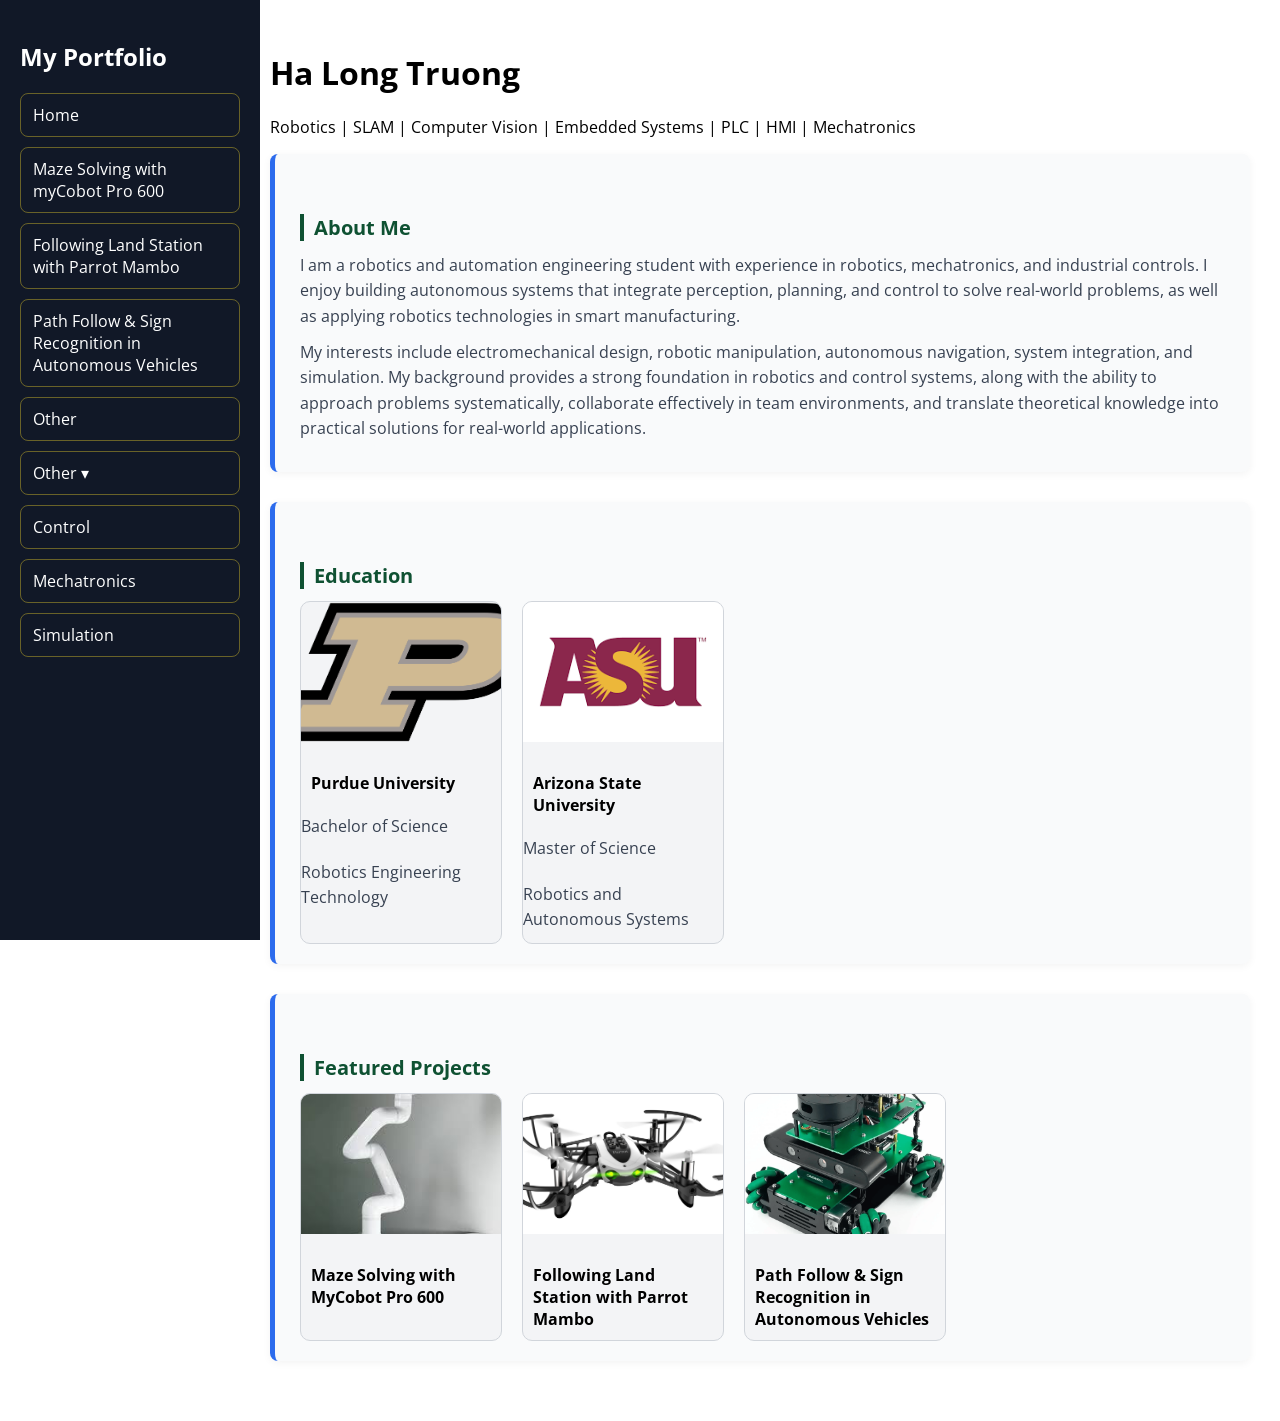
==== index.html @ a7c6fb6b "Split page Other into 3" ====
<!DOCTYPE html>
<html>
<head>
  <title>My Engineering Portfolio</title>
  <link href="https://fonts.googleapis.com/css2?family=Open+Sans&display=swap" rel="stylesheet">
  <link rel="stylesheet" href="style.css">
</head>

<body>

<div class="sidebar">
  <h2>My Portfolio</h2>
  <a href="index.html">Home</a>
  <a href="projects/Maze_Solving_with_myCobot_Pro_600.html">Maze Solving with myCobot Pro 600</a>
  <a href="projects/Following_Land_Station_with_Parrot_Mambo.html">Following Land Station with Parrot Mambo</a>
  <a href="projects/Path_following_and_Sign_Recognition_in_Autonomous_Vehicles.html">Path Follow & Sign Recognition in Autonomous Vehicles</a>
  <a href="projects/Other.html">Other</a>
  <div class="dropdown">
    <a class="dropdown-btn">Other ▾</a>

    <div class="dropdown-content">
      <a href="projects/Control.html">Control</a>
      <a href="projects/Mechatronics.html">Mechatronics</a>
      <a href="projects/Simulation.html">Simulation</a>
    </div>
  </div>
</div>

<div class="main">

  <h1>Ha Long Truong</h1>
  <p>Robotics | SLAM | Computer Vision | Embedded Systems | PLC | HMI | Mechatronics</p>

  <div class="about-frame">

    <h2 class="section-title">About Me</h2>

    <p>
      I am a robotics and automation engineering student with experience in robotics, mechatronics, and industrial controls.
      I enjoy building autonomous systems that integrate perception, planning, and control to solve real-world problems, as well as applying robotics technologies in smart manufacturing. 
    </p>

    <p>
      My interests include electromechanical design, robotic manipulation, autonomous navigation, system integration, and simulation.
      My background provides a strong foundation in robotics and control systems, along with the ability to approach problems systematically, collaborate effectively in team environments, and translate theoretical knowledge into practical solutions for real-world applications.
    </p>

  </div>

  <div class="about-frame">
    <h2 class="section-title">Education</h2>
    <div class="grid">
      <div class="card">
        <img src="assets/images/Purdue.png">
        <h3>Purdue University</h3>
        <p>Bachelor of Science</p>
        <p>Robotics Engineering Technology</p>
      </div>

      <div class="card">
        <img src="assets/images/ASU.png">
        <h3>Arizona State University</h3>
        <p>Master of Science</p>
        <p>Robotics and Autonomous Systems</p>
      </div>
    </div>
  </div>
  
  <div class="about-frame">
    <h2 class="section-title">Featured Projects</h2>
    <div class="grid">
      <a class="card" href="projects/Maze_Solving_with_myCobot_Pro_600.html">
        <img src="assets/images/myCobot_Pro_600_image.jpg">
        <h3>Maze Solving with MyCobot Pro 600</h3>
      </a>

      <a class="card" href="projects/Following_Land_Station_with_Parrot_Mambo.html">
        <img src="assets/images/parrot_mambo.jpg">
        <h3>Following Land Station with Parrot Mambo</h3>
      </a>

      <a class="card" href="projects/Path_following_and_Sign_Recognition_in_Autonomous_Vehicles.html">
        <img src="assets/images/ROSmaster_Car_X3.png">
        <h3>Path Follow & Sign Recognition in Autonomous Vehicles</h3>
      </a>
    </div>
  </div>
</div>

</body>
</html>
---- style.css ----
body {
  margin: 0;
  font-family: "Open Sans", Arial, sans-serif;
  display: flex;
}

/* Sidebar */
.sidebar {
  width: 220px;
  background: #111827;
  color: white;
  height: 100vh;
  padding: 20px;
  position: fixed;
}

.sidebar a {
  display: block;
  color: white;
  text-decoration: none;
  margin: 10px 0;
  padding: 10px 12px;

  border: 1.5px solid rgba(237, 211, 44, 0.4); /* dim yellow border */
  border-radius: 8px;

  background: transparent;
  transition: all 0.25s ease;
}

.sidebar a:hover {
  color: #ffffff;                         /* brighter text */
  border-color: #edd32c;                  /* strong yellow */
  background: rgba(237, 211, 44, 0.1);   /* soft glow fill */

  box-shadow: 0 0 10px rgba(237, 211, 44, 0.7); /* glow effect */
  transform: translateX(3px);             /* slight movement */
}

/* Main content */
.main {
  margin-left: 240px;
  padding: 30px;
}

/* Project grid */
.grid {
  display: flex;
  gap: 20px;
}

.card {
  width: 200px;
  background: #f3f4f6;
  border-radius: 10px;
  overflow: hidden;   /* important */
  text-decoration: none;
  color: black;
  display: flex;
  flex-direction: column;
  transition: 0.2s;
  border: 1.5px solid #d1d5db;
}

.card img {
  width: 100%;
  height: 140px;          /* fixed image area */
  object-fit: cover;      /* crops instead of stretching */
  display: block;
}

.card h3 {
  padding: 10px;
  margin: 0;
  font-size: 16px;
}

.card:hover {
  border-color: #2c6bed;  /* turns blue on hover */
}

.header {
  background-color: #2c6bed; /* nice blue */
  color: white;
  padding: 50px;
  margin: -30px -30px 20px -30px;
}

.header h1 {
  margin: 0;
  display: inline-block;
}

.header-content {
  display: flex;
  align-items: center; /* vertically align icon + text */
  gap: 10px;           /* space between icon and text */
}

.header-icon {
  width: 64px;   /* adjust size */
  height: 64px;
  margin-bottom: 0; 
}

img {
  margin-bottom: 20px;
}

video {
  display: block;
  margin-top: 20px;
}

.btn {
  display: inline-block;
  padding: 10px 15px;
  margin-right: 10px;
  background: #2c6bed;
  color: white;
  text-decoration: none;
  border-radius: 6px;
  transition: 0.2s;
}

.btn:hover {
  background: #1d4ed8;
}

.section-title {
  font-size: 20px;
  font-weight: 700;
  color: #0f5132;
  margin-top: 40px;
  margin-bottom: 12px;
  border-left: 4px solid #0f5132;
  padding-left: 10px;
}

.about-frame {
  background: #f9fafb;
  border-left: 5px solid #2c6bed;
  padding: 20px 25px;
  border-radius: 8px;
  margin-bottom: 30px;
  box-shadow: 0 2px 8px rgba(0,0,0,0.05);
}

.about-frame p {
  margin: 10px 0;
  color: #374151;
  line-height: 1.6;
}

.video-container {
  position: relative;
  width: 100%;
  max-width: 900px;
  padding-bottom: 56.25%; /* 16:9 ratio */
  margin-top: 20px;
}

.video-container iframe {
  position: absolute;
  width: 100%;
  height: 100%;
}
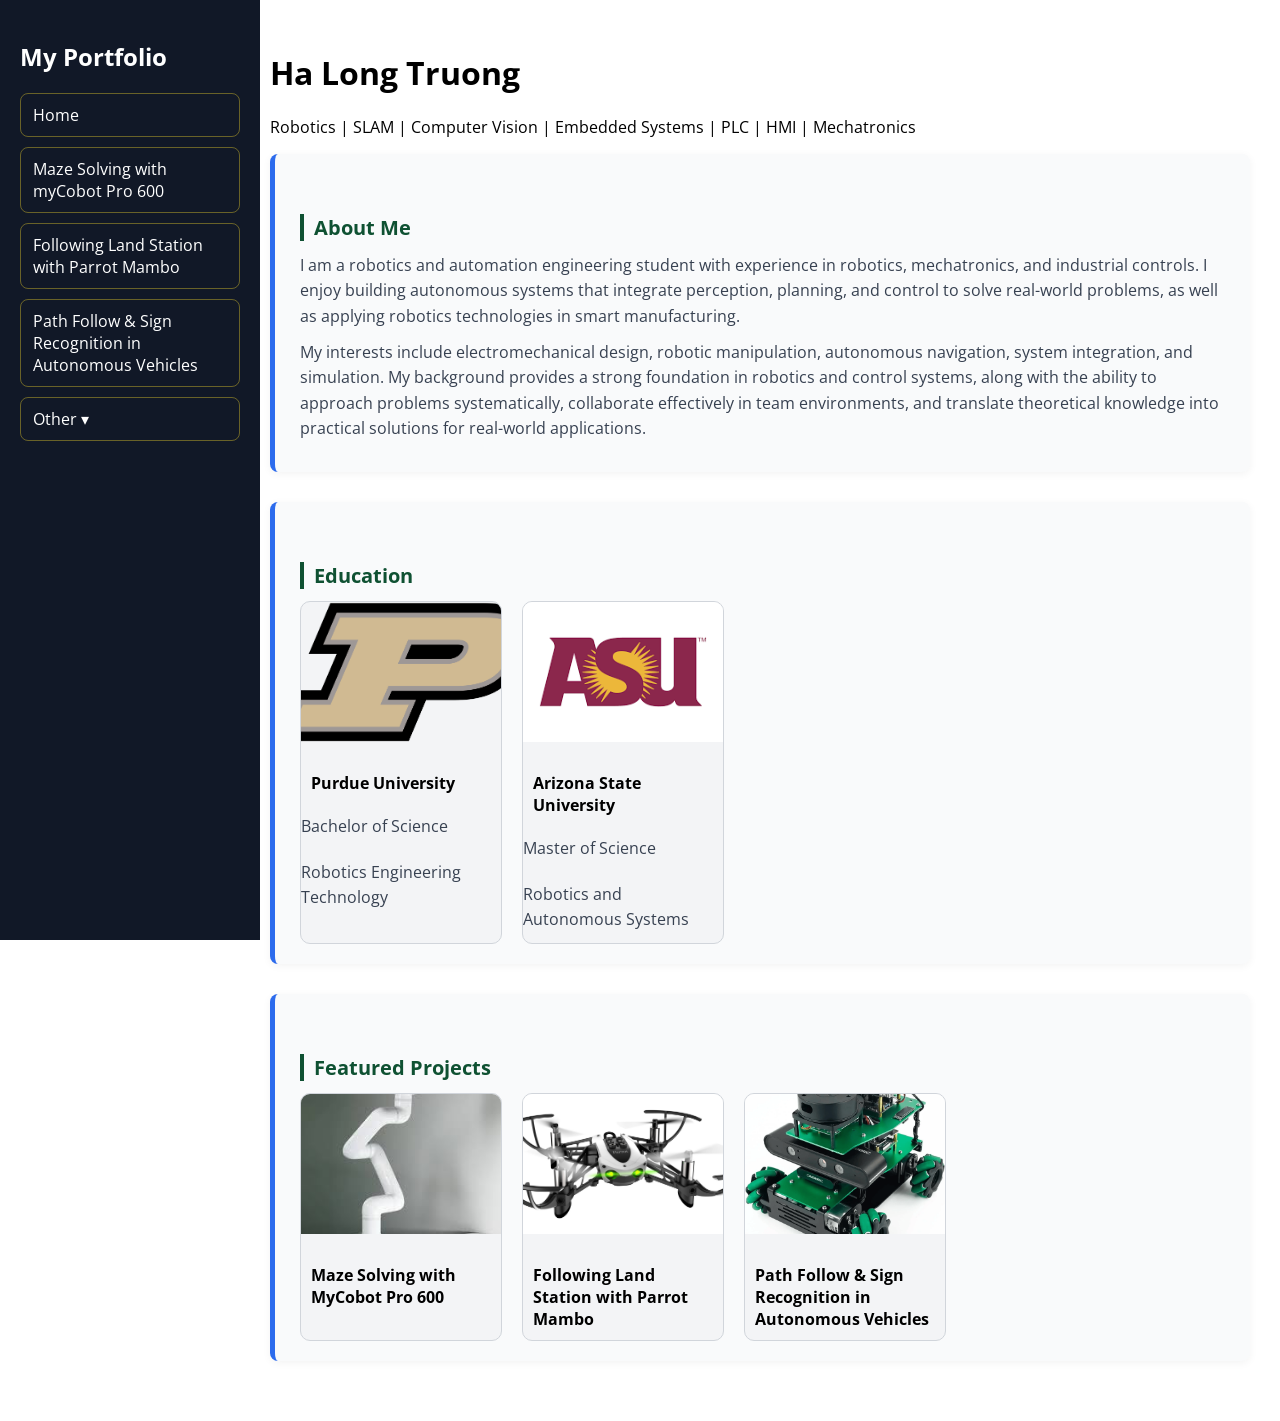
==== commit f0705c0a: "Remove page Other and finish spliting page Other into 3" ====
--- a/index.html
+++ b/index.html
@@ -14,7 +14,6 @@
   <a href="projects/Maze_Solving_with_myCobot_Pro_600.html">Maze Solving with myCobot Pro 600</a>
   <a href="projects/Following_Land_Station_with_Parrot_Mambo.html">Following Land Station with Parrot Mambo</a>
   <a href="projects/Path_following_and_Sign_Recognition_in_Autonomous_Vehicles.html">Path Follow & Sign Recognition in Autonomous Vehicles</a>
-  <a href="projects/Other.html">Other</a>
   <div class="dropdown">
     <a class="dropdown-btn">Other ▾</a>
 
--- a/style.css
+++ b/style.css
@@ -164,4 +164,27 @@
   position: absolute;
   width: 100%;
   height: 100%;
+}
+
+/* container */
+.dropdown {
+  position: relative;
+}
+
+/* hide by default */
+.dropdown-content {
+  display: none;
+  margin-left: 10px;   /* indent child items */
+  transition: 0.1s;
+}
+
+/* show on hover */
+.dropdown:hover .dropdown-content {
+  display: block;
+}
+
+.dropdown-content a {
+  font-size: 14px;
+  padding-left: 12px;
+  border-color: rgba(237, 211, 44, 0.3); /* dimmer than parent */
 }
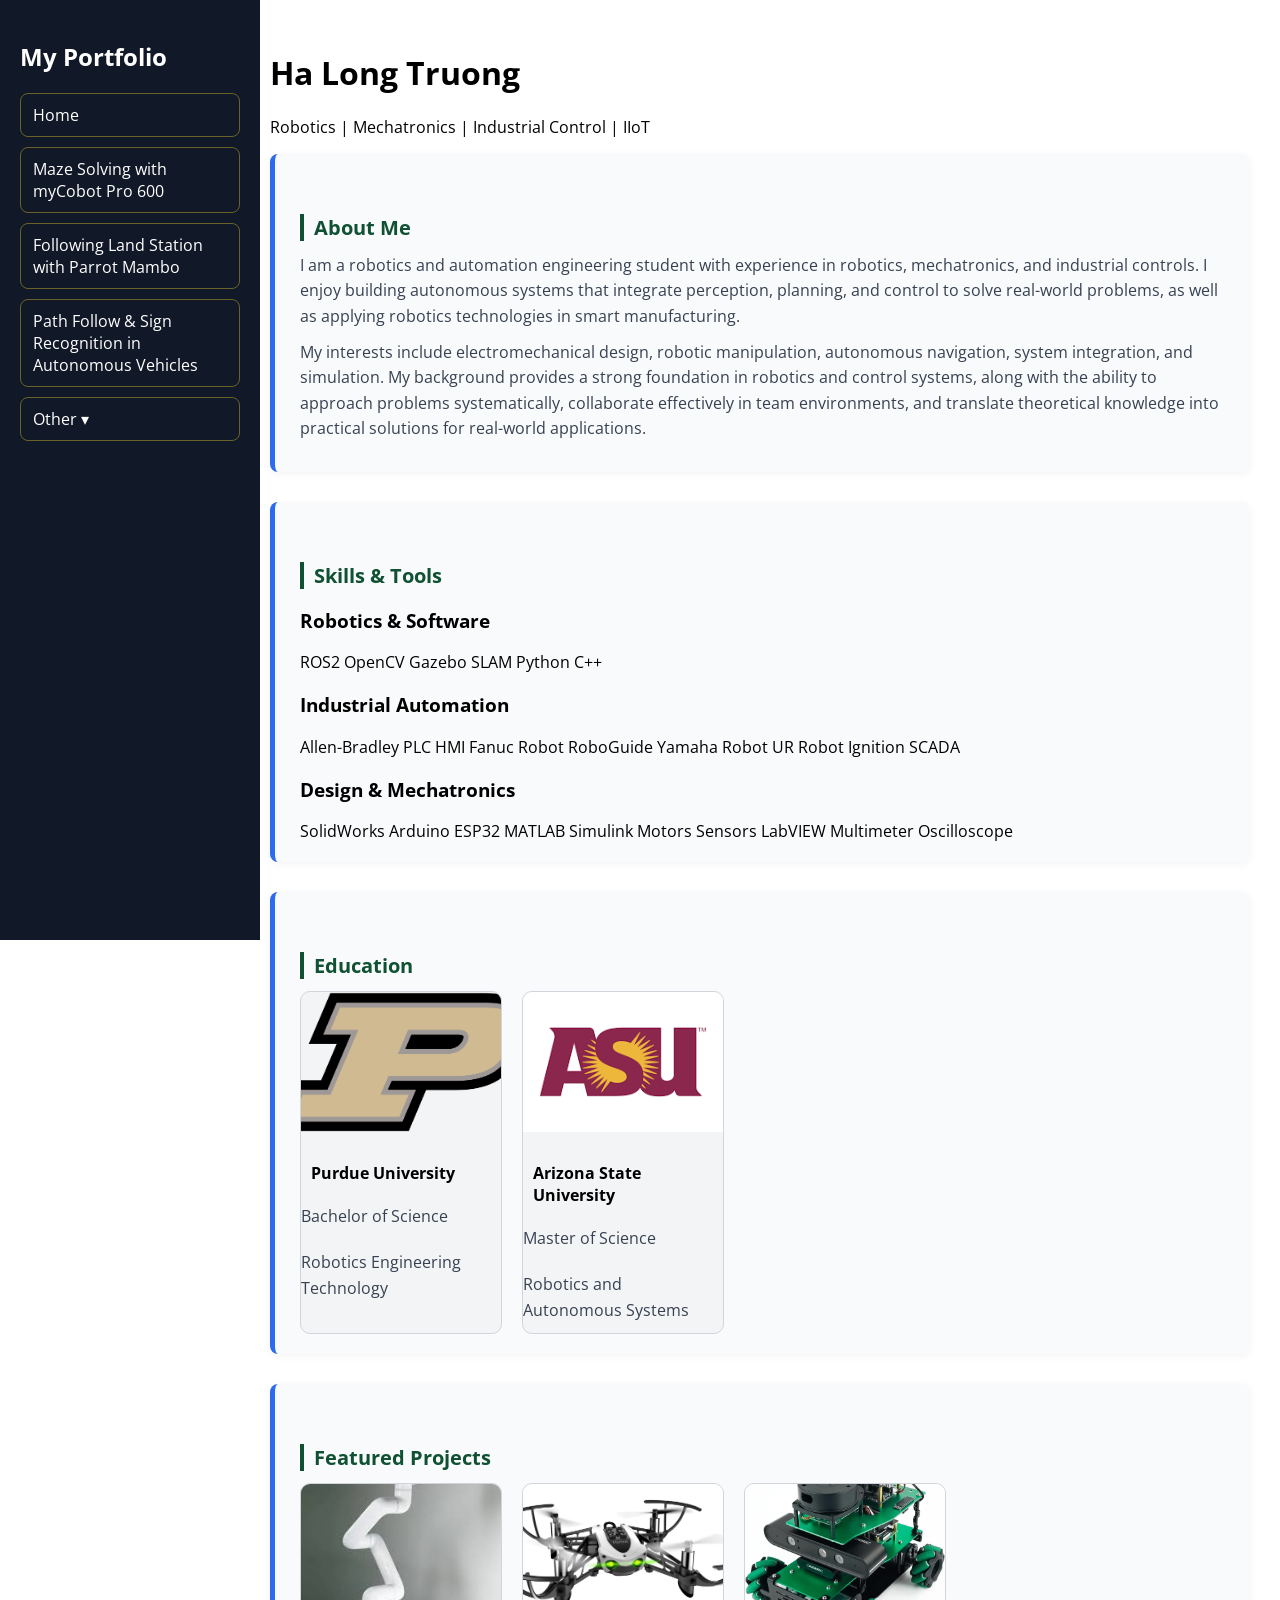
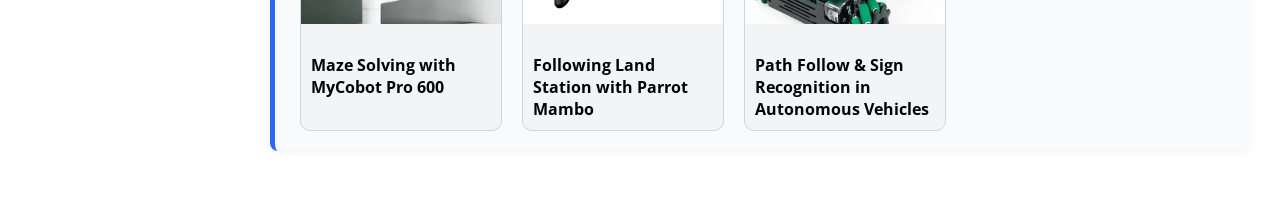
==== commit a39321f8: "Fix and tailor main pages" ====
--- a/index.html
+++ b/index.html
@@ -28,7 +28,7 @@
 <div class="main">
 
   <h1>Ha Long Truong</h1>
-  <p>Robotics | SLAM | Computer Vision | Embedded Systems | PLC | HMI | Mechatronics</p>
+  <p>Robotics | Mechatronics | Industrial Control | IIoT</p>
 
   <div class="about-frame">
 
@@ -43,6 +43,56 @@
       My interests include electromechanical design, robotic manipulation, autonomous navigation, system integration, and simulation.
       My background provides a strong foundation in robotics and control systems, along with the ability to approach problems systematically, collaborate effectively in team environments, and translate theoretical knowledge into practical solutions for real-world applications.
     </p>
+
+  </div>
+
+  <div class="about-frame">
+
+    <h2 class="section-title">Skills & Tools</h2>
+
+    <div class="skill-group">
+      <h3>Robotics & Software</h3>
+
+      <div class="skill-tags">
+        <span>ROS2</span>
+        <span>OpenCV</span>
+        <span>Gazebo</span>
+        <span>SLAM</span>
+        <span>Python</span>
+        <span>C++</span>
+      </div>
+    </div>
+
+    <div class="skill-group">
+      <h3>Industrial Automation</h3>
+
+      <div class="skill-tags">
+        <span>Allen-Bradley PLC</span>
+        <span>HMI</span>
+        <span>Fanuc Robot</span>
+        <span>RoboGuide</span>
+        <span>Yamaha Robot</span>
+        <span>UR Robot</span>
+        <span>Ignition SCADA</span>
+      </div>
+    </div>
+
+    <div class="skill-group">
+      <h3>Design & Mechatronics</h3>
+
+      <div class="skill-tags">
+        <span>SolidWorks</span>
+        <span>Arduino</span>
+        <span>ESP32</span>
+        <span>MATLAB</span>
+        <span>Simulink</span>
+        <span>Motors</span>
+        <span>Sensors</span>
+        <span>LabVIEW</span>
+        <span>Multimeter</span>
+        <span>Oscilloscope</span>
+      </div>
+    </div>
 
   </div>
 
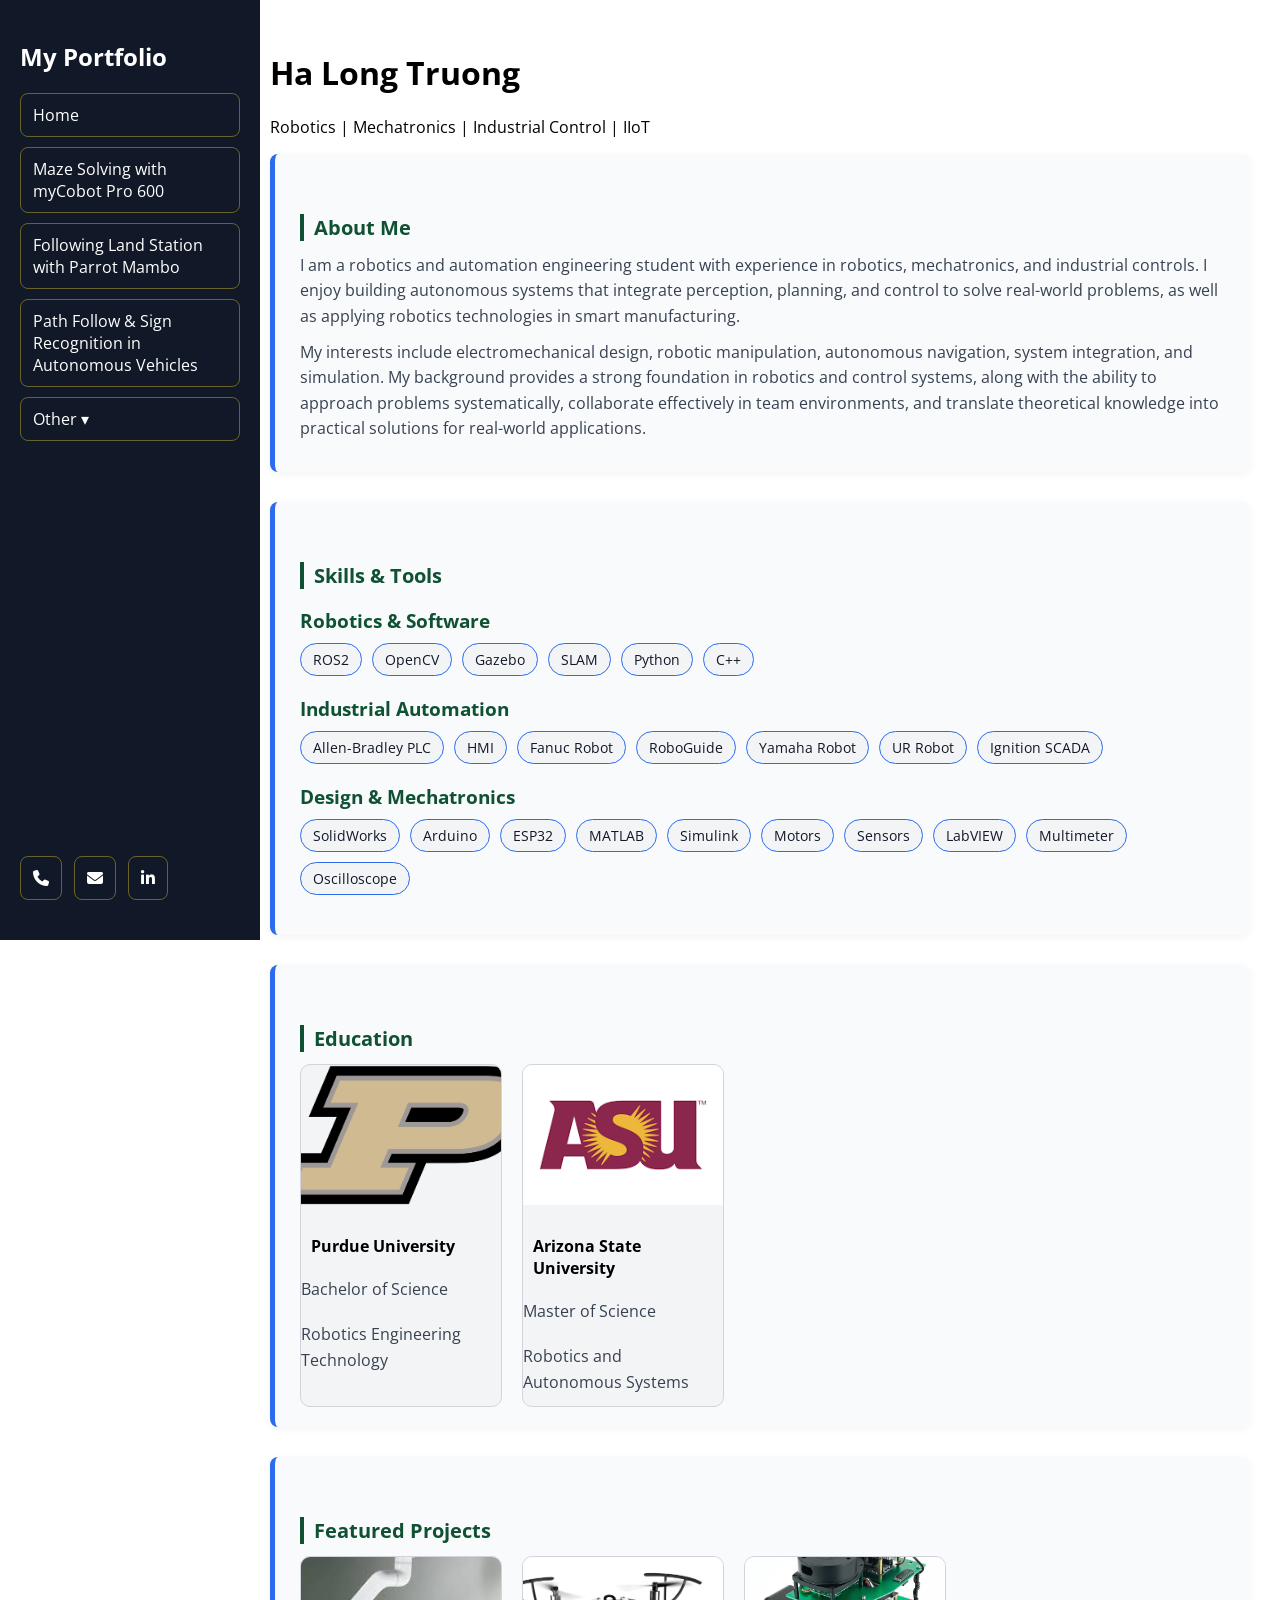
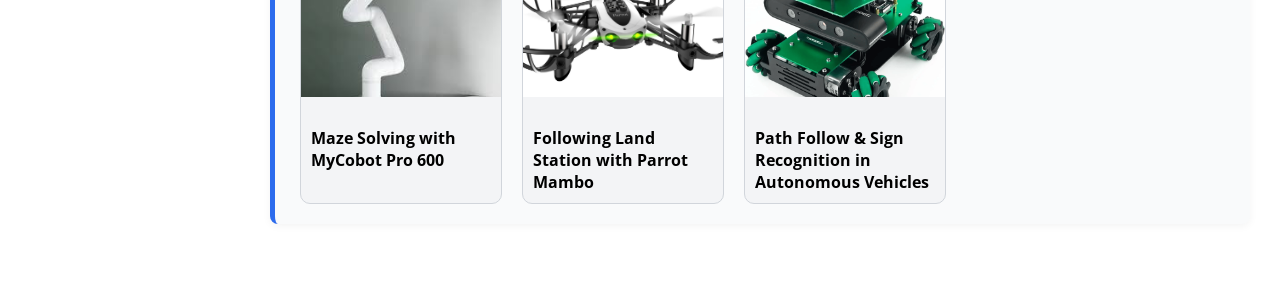
==== commit 6c35f21c: "Add bottom button to sidebar and fix index skill list" ====
--- a/index.html
+++ b/index.html
@@ -4,24 +4,42 @@
   <title>My Engineering Portfolio</title>
   <link href="https://fonts.googleapis.com/css2?family=Open+Sans&display=swap" rel="stylesheet">
   <link rel="stylesheet" href="style.css">
+  <link rel="stylesheet" href="https://cdnjs.cloudflare.com/ajax/libs/font-awesome/6.5.1/css/all.min.css">
 </head>
 
 <body>
 
 <div class="sidebar">
-  <h2>My Portfolio</h2>
-  <a href="index.html">Home</a>
-  <a href="projects/Maze_Solving_with_myCobot_Pro_600.html">Maze Solving with myCobot Pro 600</a>
-  <a href="projects/Following_Land_Station_with_Parrot_Mambo.html">Following Land Station with Parrot Mambo</a>
-  <a href="projects/Path_following_and_Sign_Recognition_in_Autonomous_Vehicles.html">Path Follow & Sign Recognition in Autonomous Vehicles</a>
-  <div class="dropdown">
-    <a class="dropdown-btn">Other ▾</a>
+  <div>
+    <h2>My Portfolio</h2>
+    <a href="index.html">Home</a>
+    <a href="projects/Maze_Solving_with_myCobot_Pro_600.html">Maze Solving with myCobot Pro 600</a>
+    <a href="projects/Following_Land_Station_with_Parrot_Mambo.html">Following Land Station with Parrot Mambo</a>
+    <a href="projects/Path_following_and_Sign_Recognition_in_Autonomous_Vehicles.html">Path Follow & Sign Recognition in Autonomous Vehicles</a>
+    <div class="dropdown">
+      <a class="dropdown-btn">Other ▾</a>
 
-    <div class="dropdown-content">
-      <a href="projects/Control.html">Control</a>
-      <a href="projects/Mechatronics.html">Mechatronics</a>
-      <a href="projects/Simulation.html">Simulation</a>
+      <div class="dropdown-content">
+        <a href="projects/Control.html">Control</a>
+        <a href="projects/Mechatronics.html">Mechatronics</a>
+        <a href="projects/Simulation.html">Simulation</a>
+      </div>
     </div>
+  </div>
+  <!-- bottom icons -->
+  <div class="sidebar-icons">
+    <a href="tel:7657469014">
+      <i class="fa-solid fa-phone"></i>
+    </a>
+
+    <a href="mailto:halongtruongzx02@gmail.com">
+      <i class="fa-solid fa-envelope"></i>
+    </a>
+
+    <a href="https://linkedin.com/in/ha-long-truong-0158b3253/" target="_blank">
+      <i class="fa-brands fa-linkedin-in"></i>
+    </a>
+
   </div>
 </div>
 
@@ -102,15 +120,15 @@
       <div class="card">
         <img src="assets/images/Purdue.png">
         <h3>Purdue University</h3>
-        <p>Bachelor of Science</p>
-        <p>Robotics Engineering Technology</p>
+        <p> Bachelor of Science </p>
+        <p> Robotics Engineering Technology </p>
       </div>
 
       <div class="card">
         <img src="assets/images/ASU.png">
         <h3>Arizona State University</h3>
-        <p>Master of Science</p>
-        <p>Robotics and Autonomous Systems</p>
+        <p> Master of Science </p>
+        <p> Robotics and Autonomous Systems </p>
       </div>
     </div>
   </div>
--- a/style.css
+++ b/style.css
@@ -12,6 +12,10 @@
   height: 100vh;
   padding: 20px;
   position: fixed;
+
+  display: flex;
+  flex-direction: column;
+  justify-content: space-between;
 }
 
 .sidebar a {
@@ -35,6 +39,12 @@
 
   box-shadow: 0 0 10px rgba(237, 211, 44, 0.7); /* glow effect */
   transform: translateX(3px);             /* slight movement */
+}
+
+.sidebar-icons {
+  display: flex;
+  gap: 12px;
+  padding-bottom: 10px;
 }
 
 /* Main content */
@@ -187,4 +197,37 @@
   font-size: 14px;
   padding-left: 12px;
   border-color: rgba(237, 211, 44, 0.3); /* dimmer than parent */
-}+}
+
+.skill-group {
+  margin-bottom: 20px;
+}
+
+.skill-group h3 {
+  color: #0f5132;
+  margin-bottom: 10px;
+}
+
+.skill-tags {
+  display: flex;
+  flex-wrap: wrap;
+  gap: 10px;
+}
+
+.skill-tags span {
+  background: #f3f4f6;
+  border: 1.5px solid #2c6bed;
+  border-radius: 20px;
+  padding: 6px 12px;
+  font-size: 14px;
+  color: #111827;
+
+  transition: 0.2s;
+}
+
+.skill-tags span:hover {
+  background: #2c6bed;
+  color: white;
+  box-shadow: 0 0 8px rgba(44, 107, 237, 0.5);
+}
+
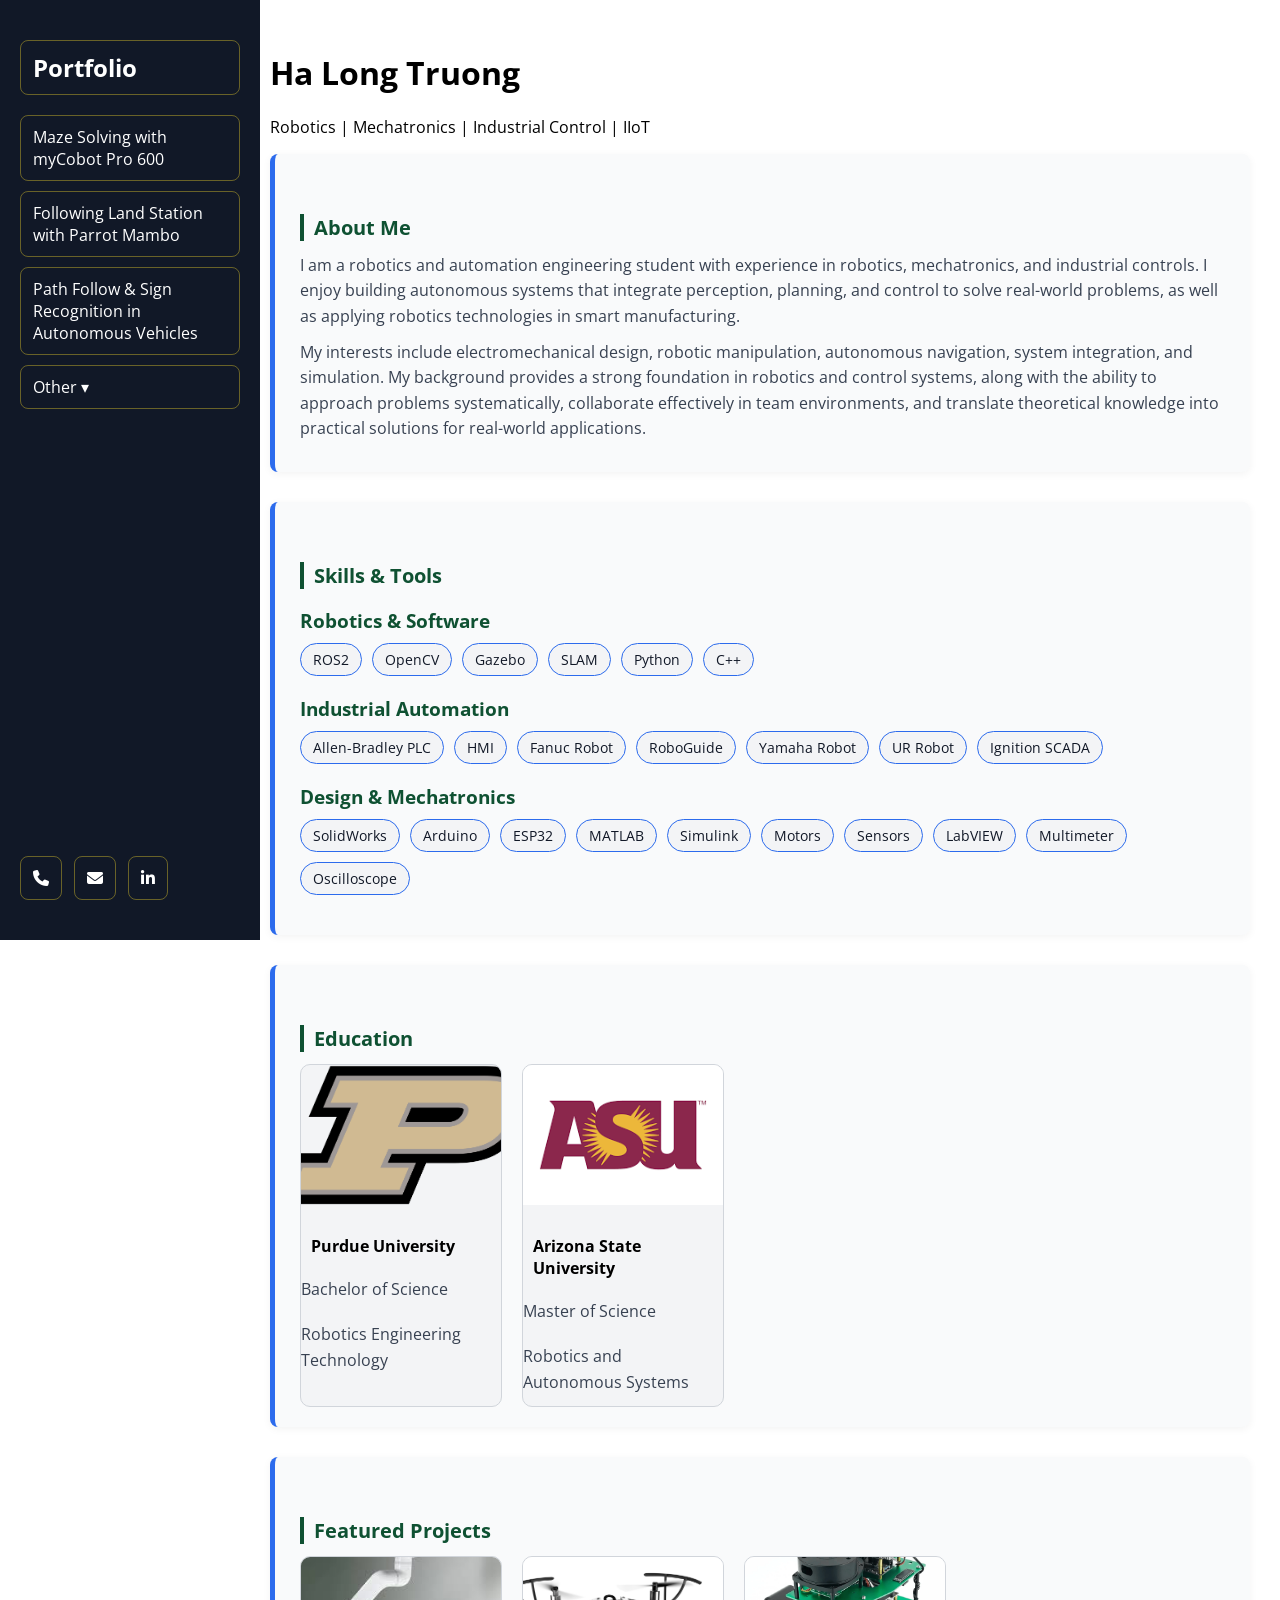
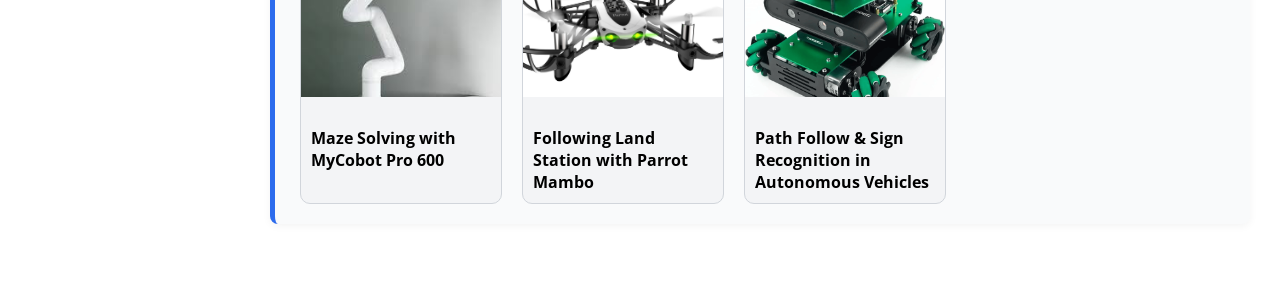
==== commit fa756f71: "Remove home button" ====
--- a/index.html
+++ b/index.html
@@ -11,8 +11,9 @@
 
 <div class="sidebar">
   <div>
-    <h2>My Portfolio</h2>
-    <a href="index.html">Home</a>
+    <h2>
+      <a class="portfolio-title" href="index.html">Portfolio</a>
+    </h2>
     <a href="projects/Maze_Solving_with_myCobot_Pro_600.html">Maze Solving with myCobot Pro 600</a>
     <a href="projects/Following_Land_Station_with_Parrot_Mambo.html">Following Land Station with Parrot Mambo</a>
     <a href="projects/Path_following_and_Sign_Recognition_in_Autonomous_Vehicles.html">Path Follow & Sign Recognition in Autonomous Vehicles</a>
--- a/style.css
+++ b/style.css
@@ -231,3 +231,7 @@
   box-shadow: 0 0 8px rgba(44, 107, 237, 0.5);
 }
 
+.portfolio-title {
+  color: white;
+  text-decoration: none;
+}
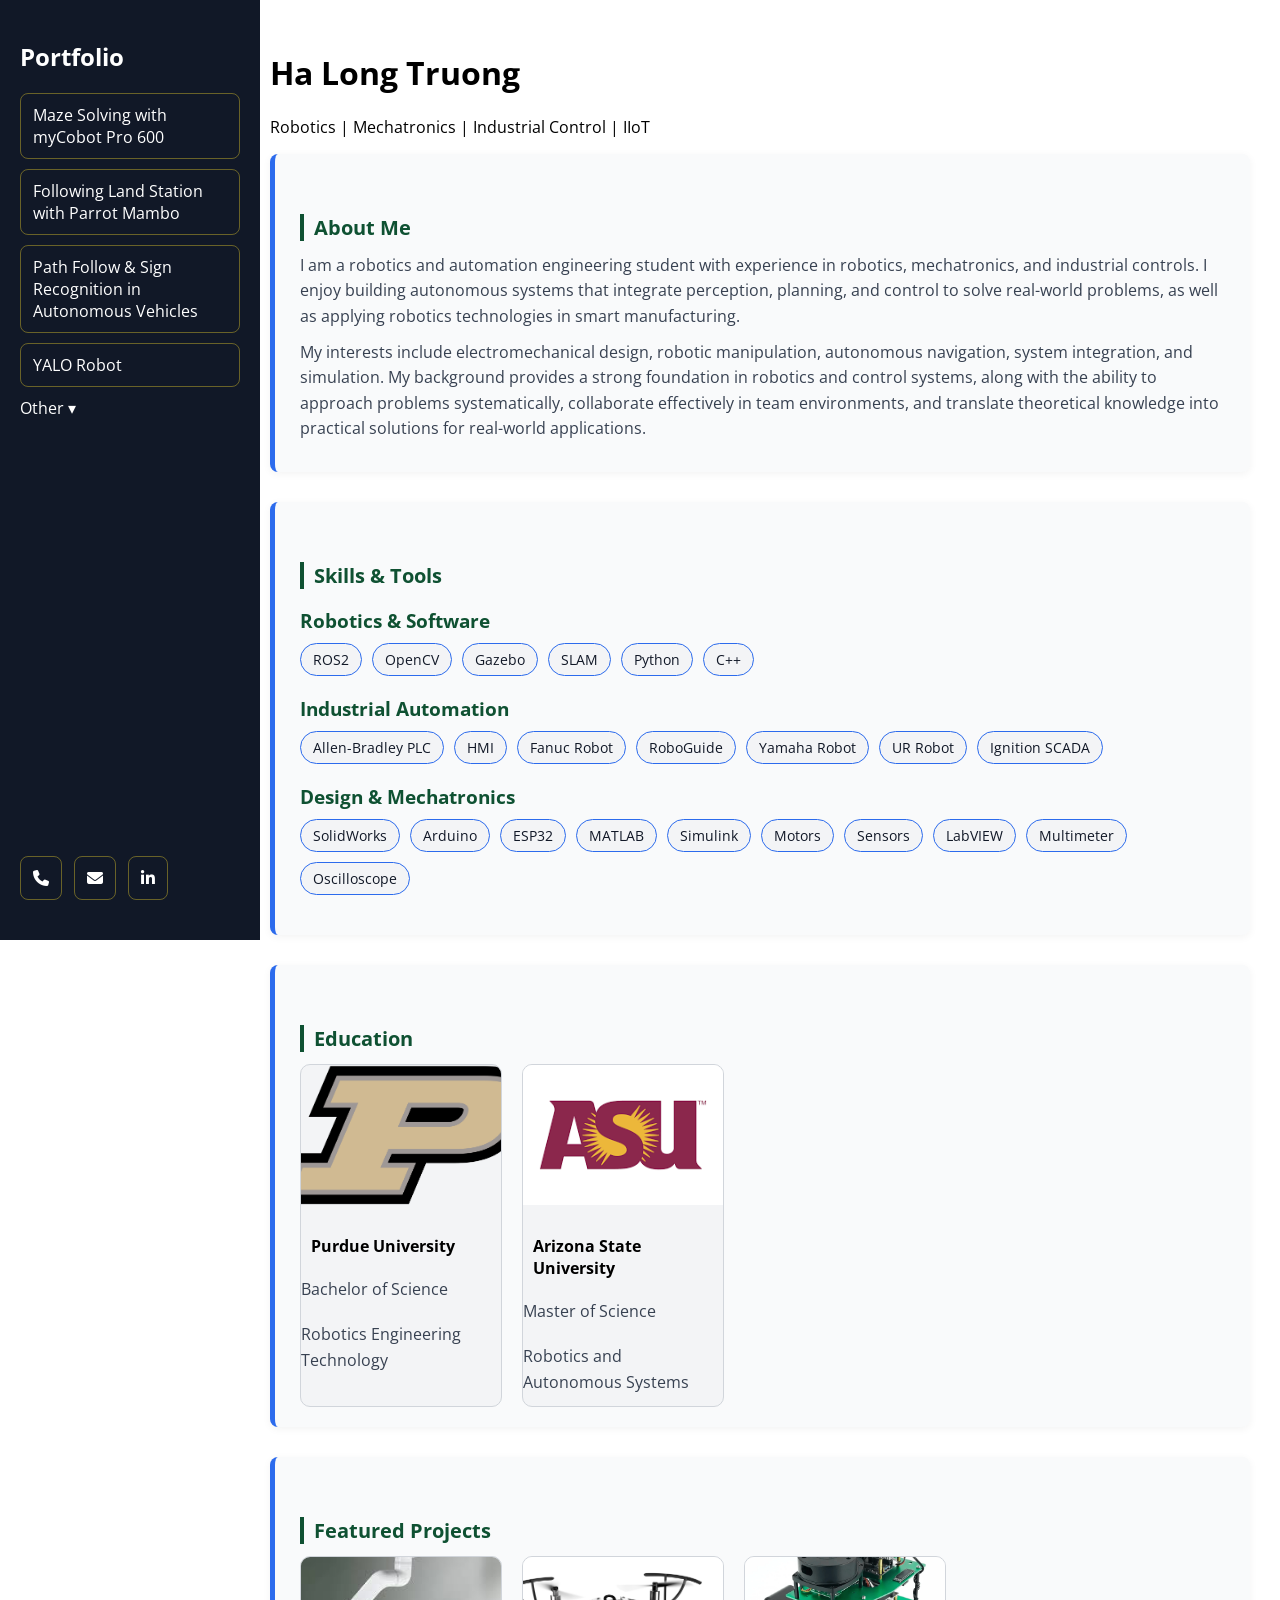
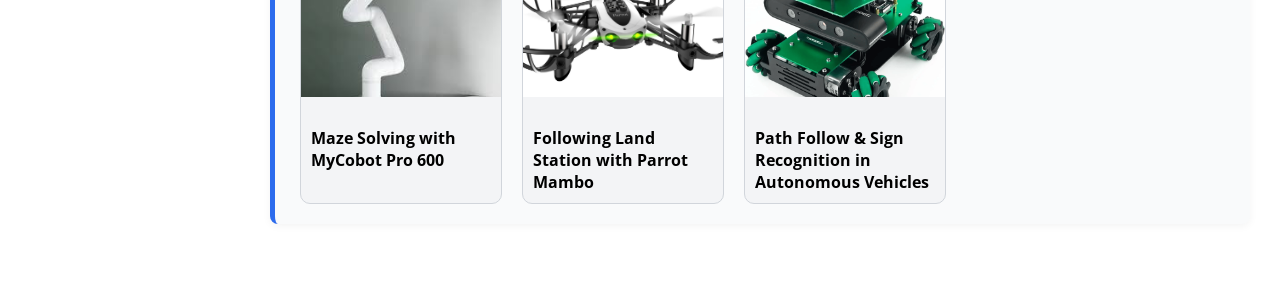
==== commit f69777bf: "Add yalo" ====
--- a/index.html
+++ b/index.html
@@ -17,6 +17,7 @@
     <a href="projects/Maze_Solving_with_myCobot_Pro_600.html">Maze Solving with myCobot Pro 600</a>
     <a href="projects/Following_Land_Station_with_Parrot_Mambo.html">Following Land Station with Parrot Mambo</a>
     <a href="projects/Path_following_and_Sign_Recognition_in_Autonomous_Vehicles.html">Path Follow & Sign Recognition in Autonomous Vehicles</a>
+    <a href="http://www.YALO.space">YALO Robot</a>
     <div class="dropdown">
       <a class="dropdown-btn">Other ▾</a>
 
--- a/style.css
+++ b/style.css
@@ -18,7 +18,7 @@
   justify-content: space-between;
 }
 
-.sidebar a {
+.sidebar > div > a {
   display: block;
   color: white;
   text-decoration: none;
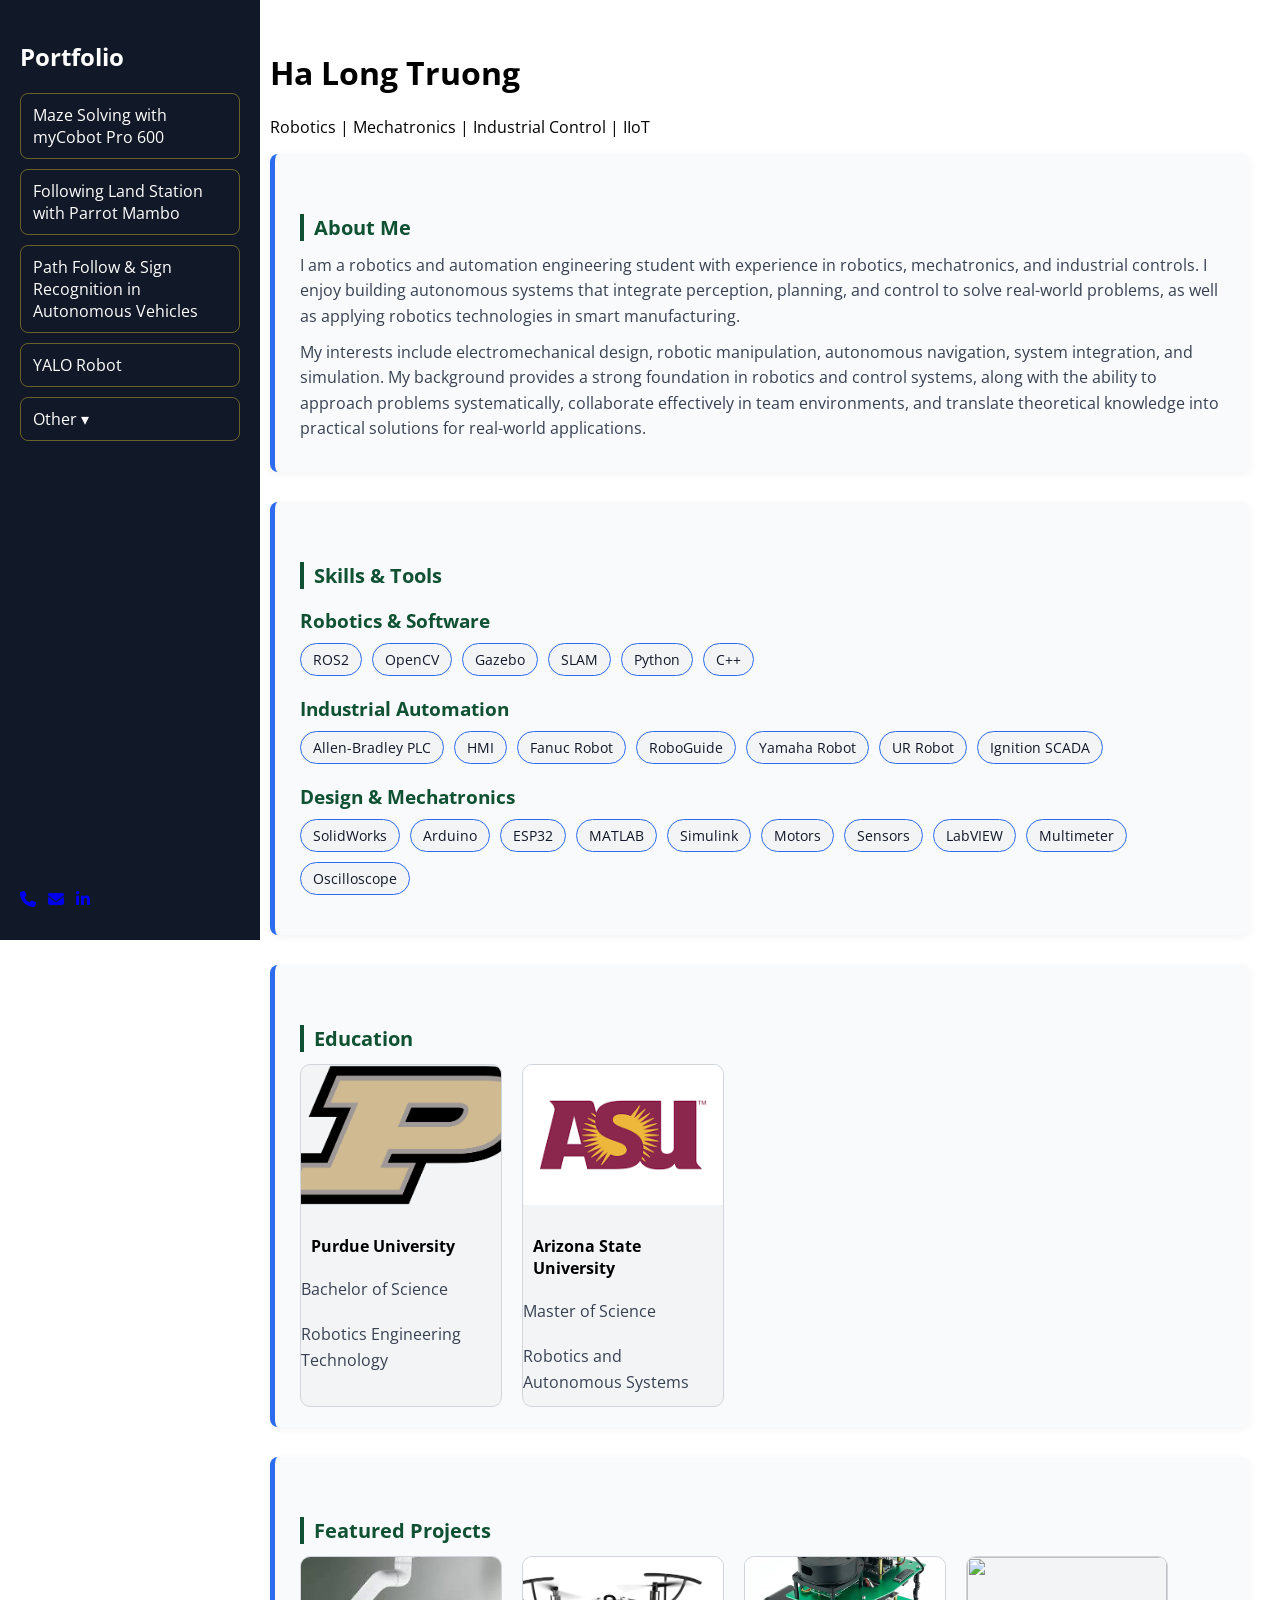
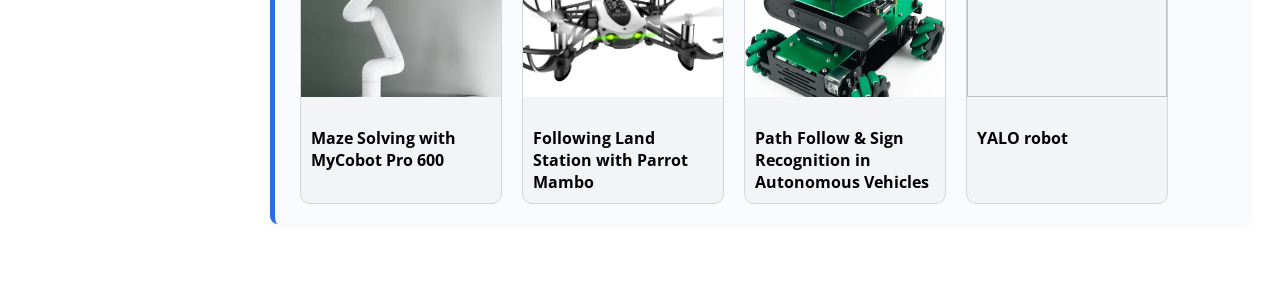
==== commit c4d47726: "Add yalo" ====
--- a/index.html
+++ b/index.html
@@ -14,17 +14,17 @@
     <h2>
       <a class="portfolio-title" href="index.html">Portfolio</a>
     </h2>
-    <a href="projects/Maze_Solving_with_myCobot_Pro_600.html">Maze Solving with myCobot Pro 600</a>
-    <a href="projects/Following_Land_Station_with_Parrot_Mambo.html">Following Land Station with Parrot Mambo</a>
-    <a href="projects/Path_following_and_Sign_Recognition_in_Autonomous_Vehicles.html">Path Follow & Sign Recognition in Autonomous Vehicles</a>
-    <a href="http://www.YALO.space">YALO Robot</a>
+    <a class="nav-link" href="projects/Maze_Solving_with_myCobot_Pro_600.html">Maze Solving with myCobot Pro 600</a>
+    <a class="nav-link" href="projects/Following_Land_Station_with_Parrot_Mambo.html">Following Land Station with Parrot Mambo</a>
+    <a class="nav-link" href="projects/Path_following_and_Sign_Recognition_in_Autonomous_Vehicles.html">Path Follow & Sign Recognition in Autonomous Vehicles</a>
+    <a class="nav-link" href="https://achyutsun.github.io/yalo/">YALO Robot</a>
     <div class="dropdown">
-      <a class="dropdown-btn">Other ▾</a>
+      <a class="nav-link" class="dropdown-btn">Other ▾</a>
 
       <div class="dropdown-content">
-        <a href="projects/Control.html">Control</a>
-        <a href="projects/Mechatronics.html">Mechatronics</a>
-        <a href="projects/Simulation.html">Simulation</a>
+        <a class="dropdown-btn" href="projects/Control.html">Control</a>
+        <a class="dropdown-btn" href="projects/Mechatronics.html">Mechatronics</a>
+        <a class="dropdown-btn" href="projects/Simulation.html">Simulation</a>
       </div>
     </div>
   </div>
@@ -152,6 +152,11 @@
         <img src="assets/images/ROSmaster_Car_X3.png">
         <h3>Path Follow & Sign Recognition in Autonomous Vehicles</h3>
       </a>
+
+      <a class="card" href="http://www.YALO.space">
+        <img src="turtlebot4.jpg">
+        <h3>YALO robot</h3>
+      </a>
     </div>
   </div>
 </div>
--- a/style.css
+++ b/style.css
@@ -18,7 +18,7 @@
   justify-content: space-between;
 }
 
-.sidebar > div > a {
+.sidebar .nav-link {
   display: block;
   color: white;
   text-decoration: none;
@@ -32,19 +32,32 @@
   transition: all 0.25s ease;
 }
 
-.sidebar a:hover {
-  color: #ffffff;                         /* brighter text */
-  border-color: #edd32c;                  /* strong yellow */
-  background: rgba(237, 211, 44, 0.1);   /* soft glow fill */
-
-  box-shadow: 0 0 10px rgba(237, 211, 44, 0.7); /* glow effect */
-  transform: translateX(3px);             /* slight movement */
+/* Main sidebar buttons */
+.sidebar .nav-link:hover,
+.dropdown-btn:hover,
+.dropdown-content a:hover {
+
+  color: #ffffff;
+  border-color: #edd32c;
+  background: rgba(237, 211, 44, 0.1);
+
+  box-shadow: 0 0 10px rgba(237, 211, 44, 0.7);
+  transform: translateX(3px);
 }
 
 .sidebar-icons {
   display: flex;
   gap: 12px;
   padding-bottom: 10px;
+}
+
+.sidebar-icons a:hover {
+  border-color: #edd32c;
+  background: rgba(237, 211, 44, 0.1);
+
+  box-shadow: 0 0 10px rgba(237, 211, 44, 0.7);
+
+  transform: translateY(-2px);
 }
 
 /* Main content */
@@ -199,6 +212,20 @@
   border-color: rgba(237, 211, 44, 0.3); /* dimmer than parent */
 }
 
+.dropdown-btn {
+  display: block;
+  color: white;
+  text-decoration: none;
+  margin: 10px 0;
+  padding: 10px 12px;
+
+  border: 1.5px solid rgba(237, 211, 44, 0.4);
+  border-radius: 8px;
+
+  background: transparent;
+  transition: all 0.25s ease;
+}
+
 .skill-group {
   margin-bottom: 20px;
 }
@@ -235,3 +262,12 @@
   color: white;
   text-decoration: none;
 }
+
+.portfolio-title:hover {
+  color: white;
+  text-decoration: none;
+
+  background: none;
+  box-shadow: none;
+  transform: none;
+}
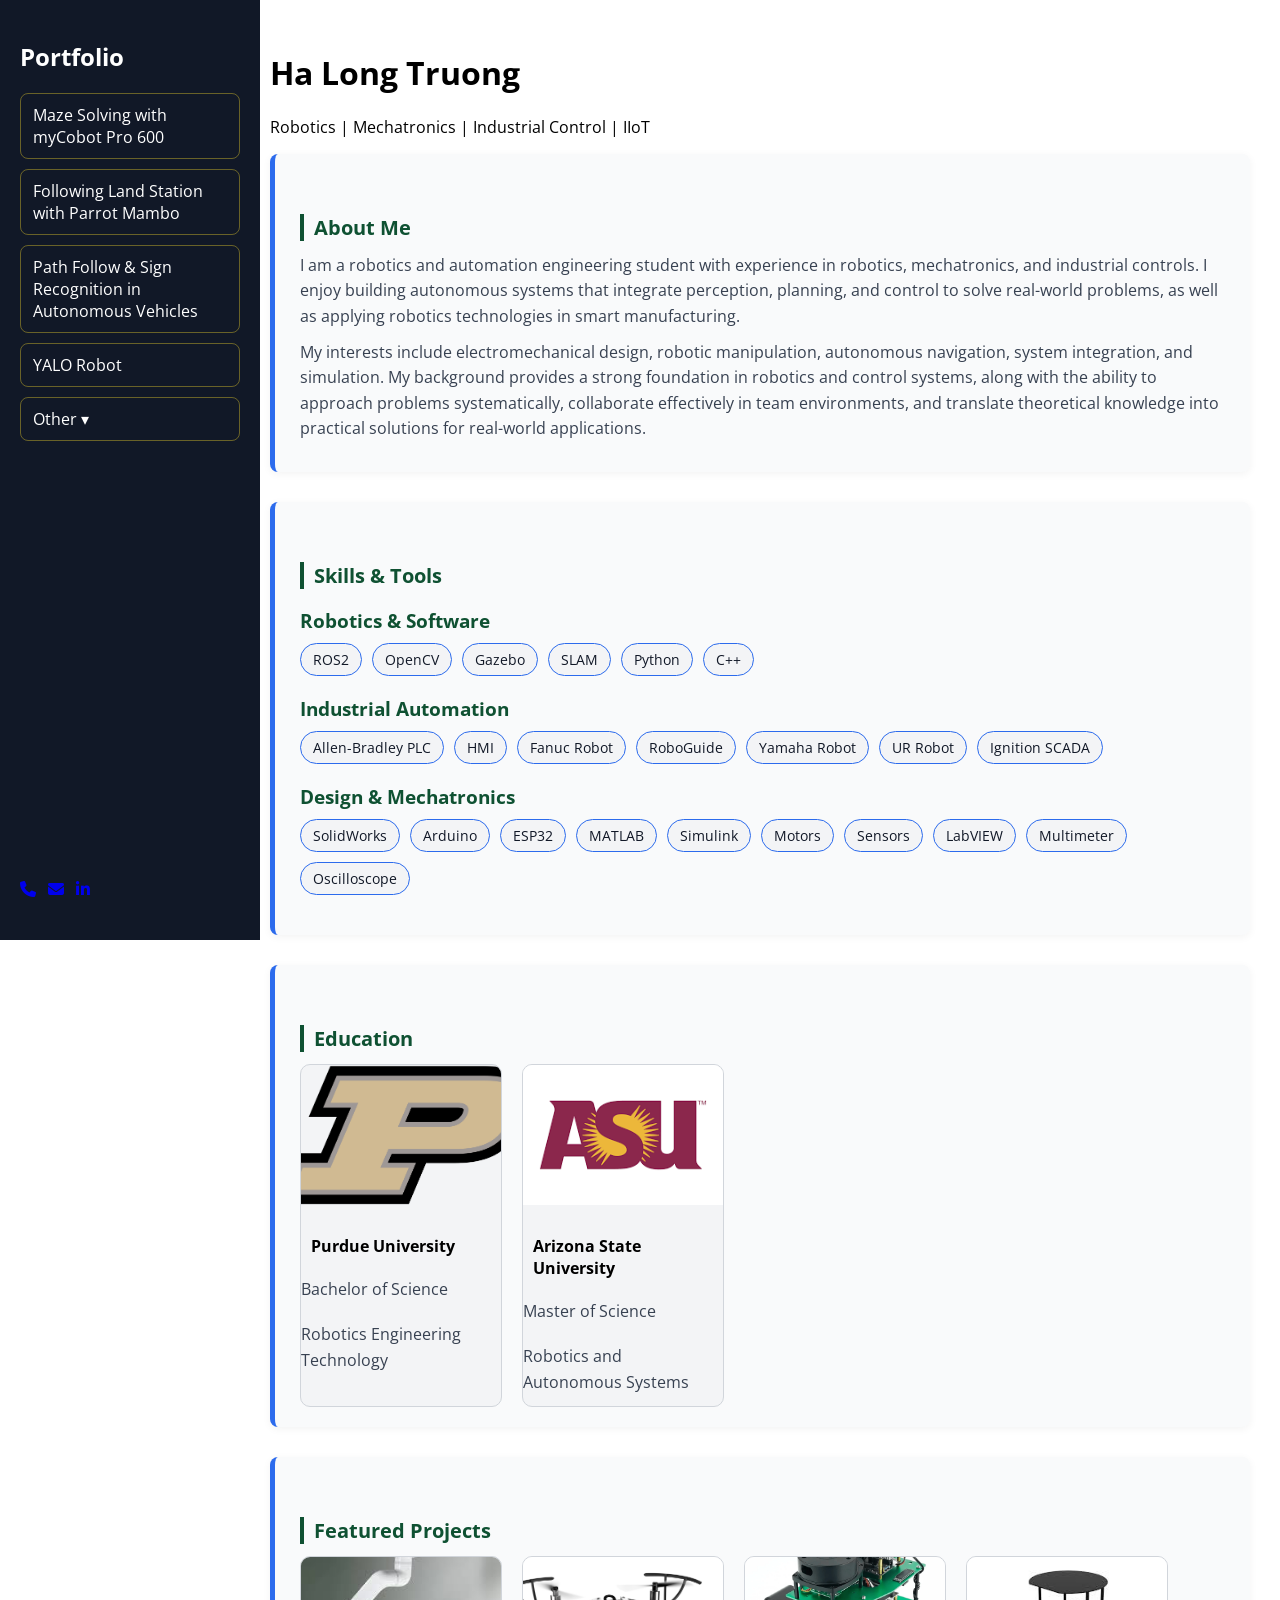
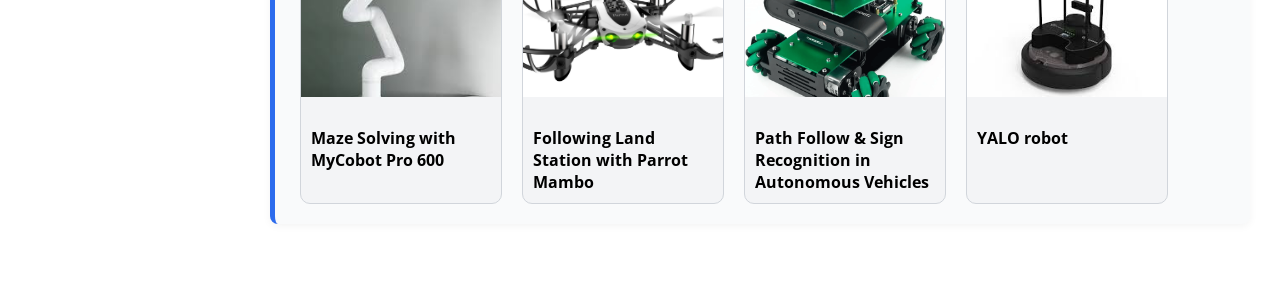
==== commit 6be00c23: "Add yalo" ====
--- a/index.html
+++ b/index.html
@@ -154,7 +154,7 @@
       </a>
 
       <a class="card" href="http://www.YALO.space">
-        <img src="turtlebot4.jpg">
+        <img src="assets/images/turtlebot4.jpg">
         <h3>YALO robot</h3>
       </a>
     </div>
--- a/style.css
+++ b/style.css
@@ -48,7 +48,7 @@
 .sidebar-icons {
   display: flex;
   gap: 12px;
-  padding-bottom: 10px;
+  padding-bottom: 20px;
 }
 
 .sidebar-icons a:hover {
